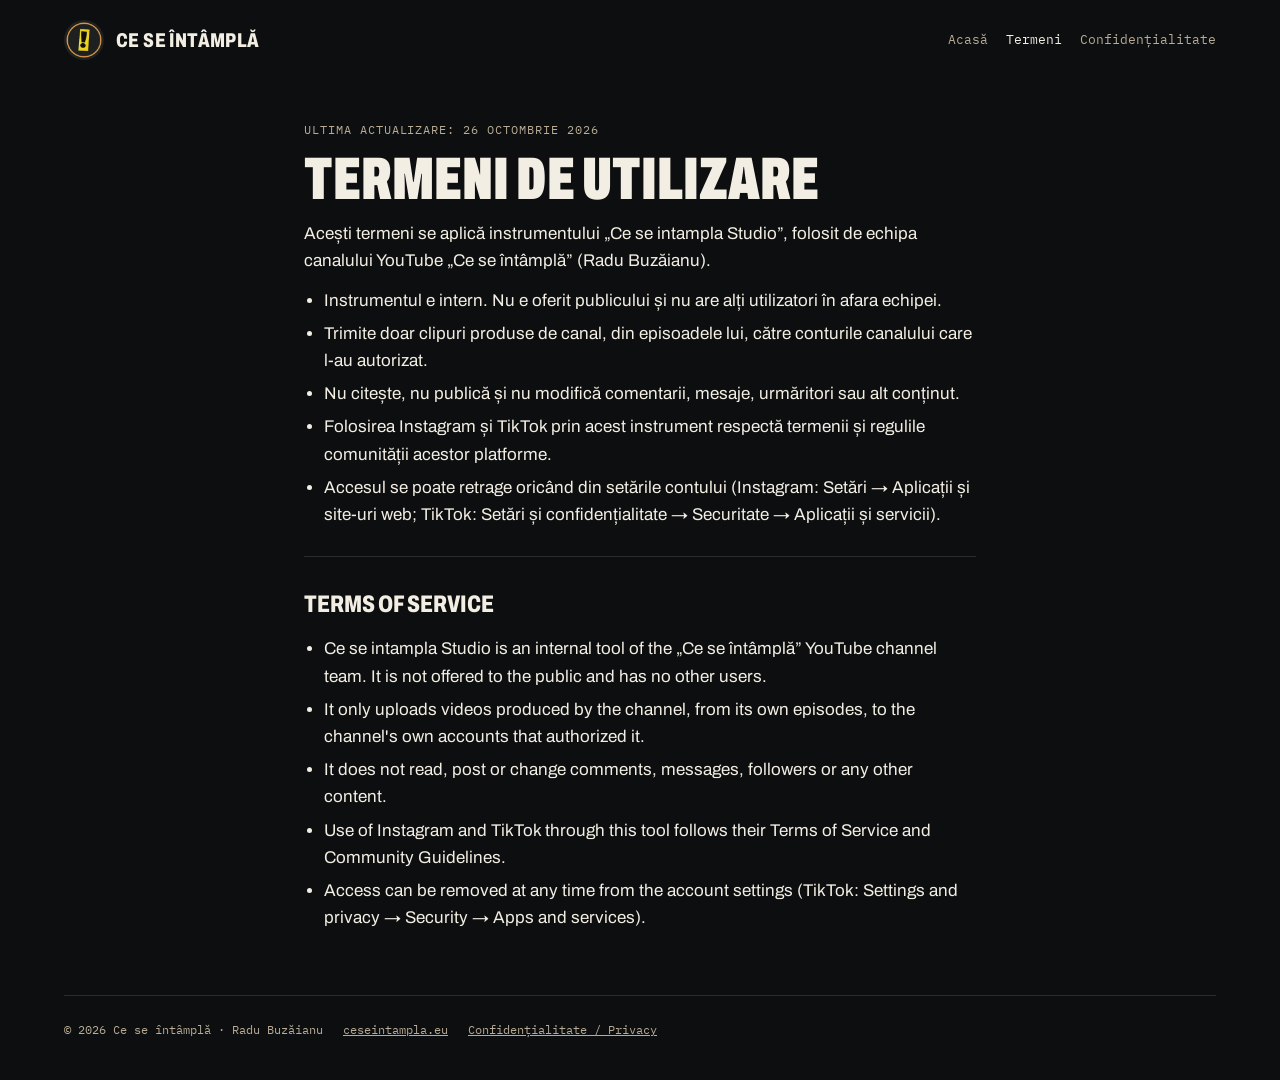
==== termeni.html @ 5a436122 "Add files via upload" ====
<!doctype html>
<html lang="ro">
<head>
<meta charset="utf-8">
<meta name="viewport" content="width=device-width, initial-scale=1, viewport-fit=cover">
<title>Termeni · Ce se întâmplă</title>
<link rel="icon" href="favicon.png">
<link rel="stylesheet" href="https://fonts.googleapis.com/css2?family=Archivo:wdth,wght@62..125,400;62..125,800;62..125,900&family=IBM+Plex+Mono:wght@500&display=swap">
<link rel="stylesheet" href="stil.css">
</head>
<body>
<header class="cap">
  <a class="marca" href="./"><img src="favicon.png" alt="">Ce se întâmplă</a>
  <nav><a href="./">Acasă</a><a href="termeni.html" aria-current="page">Termeni</a><a href="confidentialitate.html">Confidențialitate</a></nav>
</header>
<main>
  <section>
    <span class="eticheta">Ultima actualizare: 26 octombrie 2026</span>
    <h1>Termeni de utilizare</h1>
    <p>Acești termeni se aplică instrumentului „Ce se intampla Studio”, folosit de echipa canalului YouTube „Ce se întâmplă” (Radu Buzăianu).</p>
    <ul>
      <li>Instrumentul e intern. Nu e oferit publicului și nu are alți utilizatori în afara echipei.</li>
      <li>Trimite doar clipuri produse de canal, din episoadele lui, către conturile canalului care l-au autorizat.</li>
      <li>Nu citește, nu publică și nu modifică comentarii, mesaje, urmăritori sau alt conținut.</li>
      <li>Folosirea Instagram și TikTok prin acest instrument respectă termenii și regulile comunității acestor platforme.</li>
      <li>Accesul se poate retrage oricând din setările contului (Instagram: Setări → Aplicații și site-uri web; TikTok: Setări și confidențialitate → Securitate → Aplicații și servicii).</li>
    </ul>
  </section>
  <hr>
  <section lang="en">
    <h2>Terms of Service</h2>
    <ul>
      <li>Ce se intampla Studio is an internal tool of the „Ce se întâmplă” YouTube channel team. It is not offered to the public and has no other users.</li>
      <li>It only uploads videos produced by the channel, from its own episodes, to the channel's own accounts that authorized it.</li>
      <li>It does not read, post or change comments, messages, followers or any other content.</li>
      <li>Use of Instagram and TikTok through this tool follows their Terms of Service and Community Guidelines.</li>
      <li>Access can be removed at any time from the account settings (TikTok: Settings and privacy → Security → Apps and services).</li>
    </ul>
  </section>
</main>
<footer><span>© 2026 Ce se întâmplă · Radu Buzăianu</span><a href="./">ceseintampla.eu</a><a href="confidentialitate.html">Confidențialitate / Privacy</a></footer>
</body>
</html>
---- stil.css ----
/* Ce se întâmplă — studio întunecat, lumină caldă (după BB) */
:root {
  --negru: #0C0E0F; --carbune: #1B1E1D; --alb: #F3EEE4; --bej: #B9AB95; --chihlimbar: #E0994D; --linie: #2A2D2C;
  --titlu: "Archivo", "Helvetica Neue", Arial, sans-serif;
  --text: "Archivo", "Helvetica Neue", Arial, sans-serif;
  --mono: "IBM Plex Mono", ui-monospace, Menlo, monospace;
  color-scheme: dark;
}
* { box-sizing: border-box; }
html { background: var(--negru); }
body { margin: 0; background: var(--negru); color: var(--alb); font-family: var(--text); font-size: 17px; line-height: 1.6;
  padding-left: max(16px, env(safe-area-inset-left, 0px)); padding-right: max(16px, env(safe-area-inset-right, 0px)); }
a { color: var(--chihlimbar); }
a:focus-visible { outline: 2px solid var(--chihlimbar); outline-offset: 3px; }
.cap { max-width: 72rem; margin: 0 auto; padding-block: 20px; display: flex; flex-wrap: wrap; gap: 12px 24px; align-items: center; justify-content: space-between; }
.cap .marca { display: flex; align-items: center; gap: 12px; color: var(--alb); text-decoration: none; font-family: var(--titlu); font-weight: 800; letter-spacing: .02em; text-transform: uppercase; font-stretch: 75%; font-size: 20px; }
.cap .marca img { width: 40px; height: 40px; border-radius: 50%; }
.cap nav { display: flex; flex-wrap: wrap; gap: 6px 18px; font-family: var(--mono); font-size: 13px; }
.cap nav a { color: var(--bej); text-decoration: none; }
.cap nav a:hover, .cap nav a[aria-current] { color: var(--alb); }
.erou { max-width: 72rem; margin: 0 auto; }
.erou img { width: 100%; height: auto; display: block; border-radius: 4px; }
main { max-width: 42rem; margin: 0 auto; padding-block: 40px 64px; display: grid; gap: 28px; }
.eticheta { font-family: var(--mono); font-size: 12px; letter-spacing: .08em; text-transform: uppercase; color: var(--bej); }
h1 { font-family: var(--titlu); font-weight: 900; font-stretch: 62%; text-transform: uppercase; font-size: clamp(36px, 8vw, 60px); line-height: .95; margin: 0; text-wrap: balance; }
h2 { font-family: var(--titlu); font-weight: 800; font-stretch: 75%; text-transform: uppercase; font-size: 24px; margin: 0; }
section { display: grid; gap: 12px; }
p, ul { margin: 0; }
ul { padding-left: 1.2em; display: grid; gap: 6px; }
.butoane { display: flex; flex-wrap: wrap; gap: 10px; }
.buton { display: inline-block; padding: 10px 16px; border: 1px solid var(--chihlimbar); border-radius: 3px; color: var(--alb); text-decoration: none; font-family: var(--mono); font-size: 14px; }
.buton.plin { background: var(--chihlimbar); color: var(--negru); }
hr { border: 0; border-top: 1px solid var(--linie); margin: 0; }
footer { max-width: 72rem; margin: 0 auto; padding-block: 24px 40px; border-top: 1px solid var(--linie); display: flex; flex-wrap: wrap; gap: 8px 20px; font-family: var(--mono); font-size: 12px; color: var(--bej); }
footer a { color: var(--bej); }
.en { color: var(--bej); font-size: 15px; }
main > *, section > * { min-width: 0; }
p, li { overflow-wrap: anywhere; }
code { overflow-wrap: anywhere; }
@media (max-width: 480px) { body { font-size: 16px; } .cap nav { width: 100%; } }
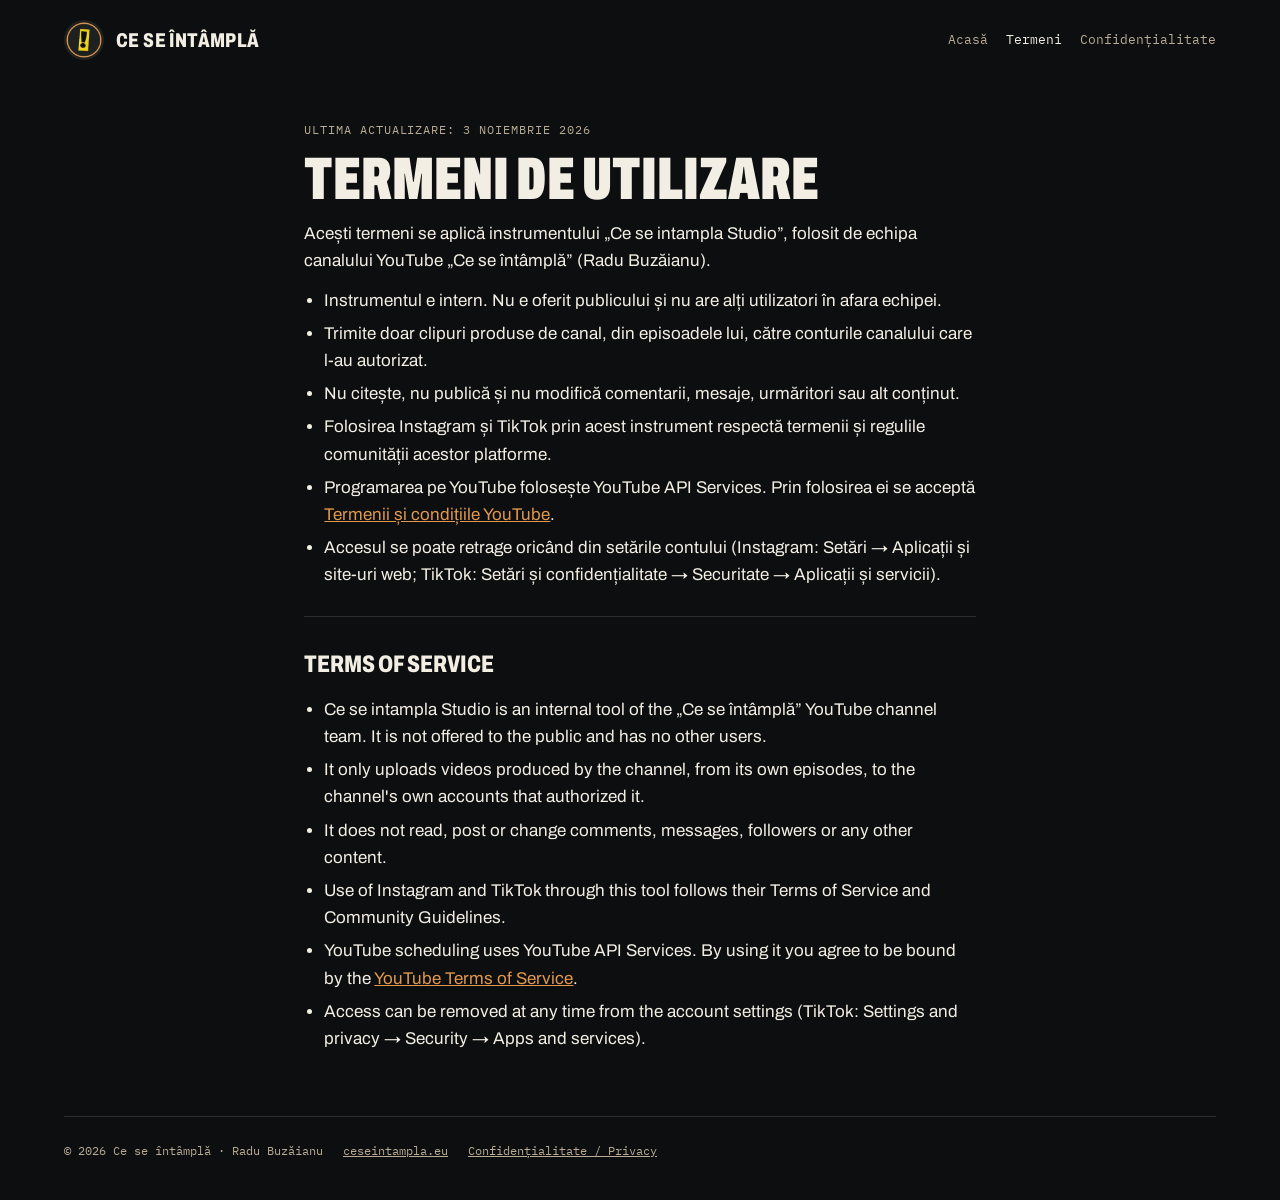
==== commit d56f6302: "Confidențialitate și termeni: YouTube API Services" ====
--- a/termeni.html
+++ b/termeni.html
@@ -15,7 +15,7 @@
 </header>
 <main>
   <section>
-    <span class="eticheta">Ultima actualizare: 26 octombrie 2026</span>
+    <span class="eticheta">Ultima actualizare: 3 noiembrie 2026</span>
     <h1>Termeni de utilizare</h1>
     <p>Acești termeni se aplică instrumentului „Ce se intampla Studio”, folosit de echipa canalului YouTube „Ce se întâmplă” (Radu Buzăianu).</p>
     <ul>
@@ -23,6 +23,7 @@
       <li>Trimite doar clipuri produse de canal, din episoadele lui, către conturile canalului care l-au autorizat.</li>
       <li>Nu citește, nu publică și nu modifică comentarii, mesaje, urmăritori sau alt conținut.</li>
       <li>Folosirea Instagram și TikTok prin acest instrument respectă termenii și regulile comunității acestor platforme.</li>
+      <li>Programarea pe YouTube folosește YouTube API Services. Prin folosirea ei se acceptă <a href="https://www.youtube.com/t/terms">Termenii și condițiile YouTube</a>.</li>
       <li>Accesul se poate retrage oricând din setările contului (Instagram: Setări → Aplicații și site-uri web; TikTok: Setări și confidențialitate → Securitate → Aplicații și servicii).</li>
     </ul>
   </section>
@@ -34,6 +35,7 @@
       <li>It only uploads videos produced by the channel, from its own episodes, to the channel's own accounts that authorized it.</li>
       <li>It does not read, post or change comments, messages, followers or any other content.</li>
       <li>Use of Instagram and TikTok through this tool follows their Terms of Service and Community Guidelines.</li>
+      <li>YouTube scheduling uses YouTube API Services. By using it you agree to be bound by the <a href="https://www.youtube.com/t/terms">YouTube Terms of Service</a>.</li>
       <li>Access can be removed at any time from the account settings (TikTok: Settings and privacy → Security → Apps and services).</li>
     </ul>
   </section>
